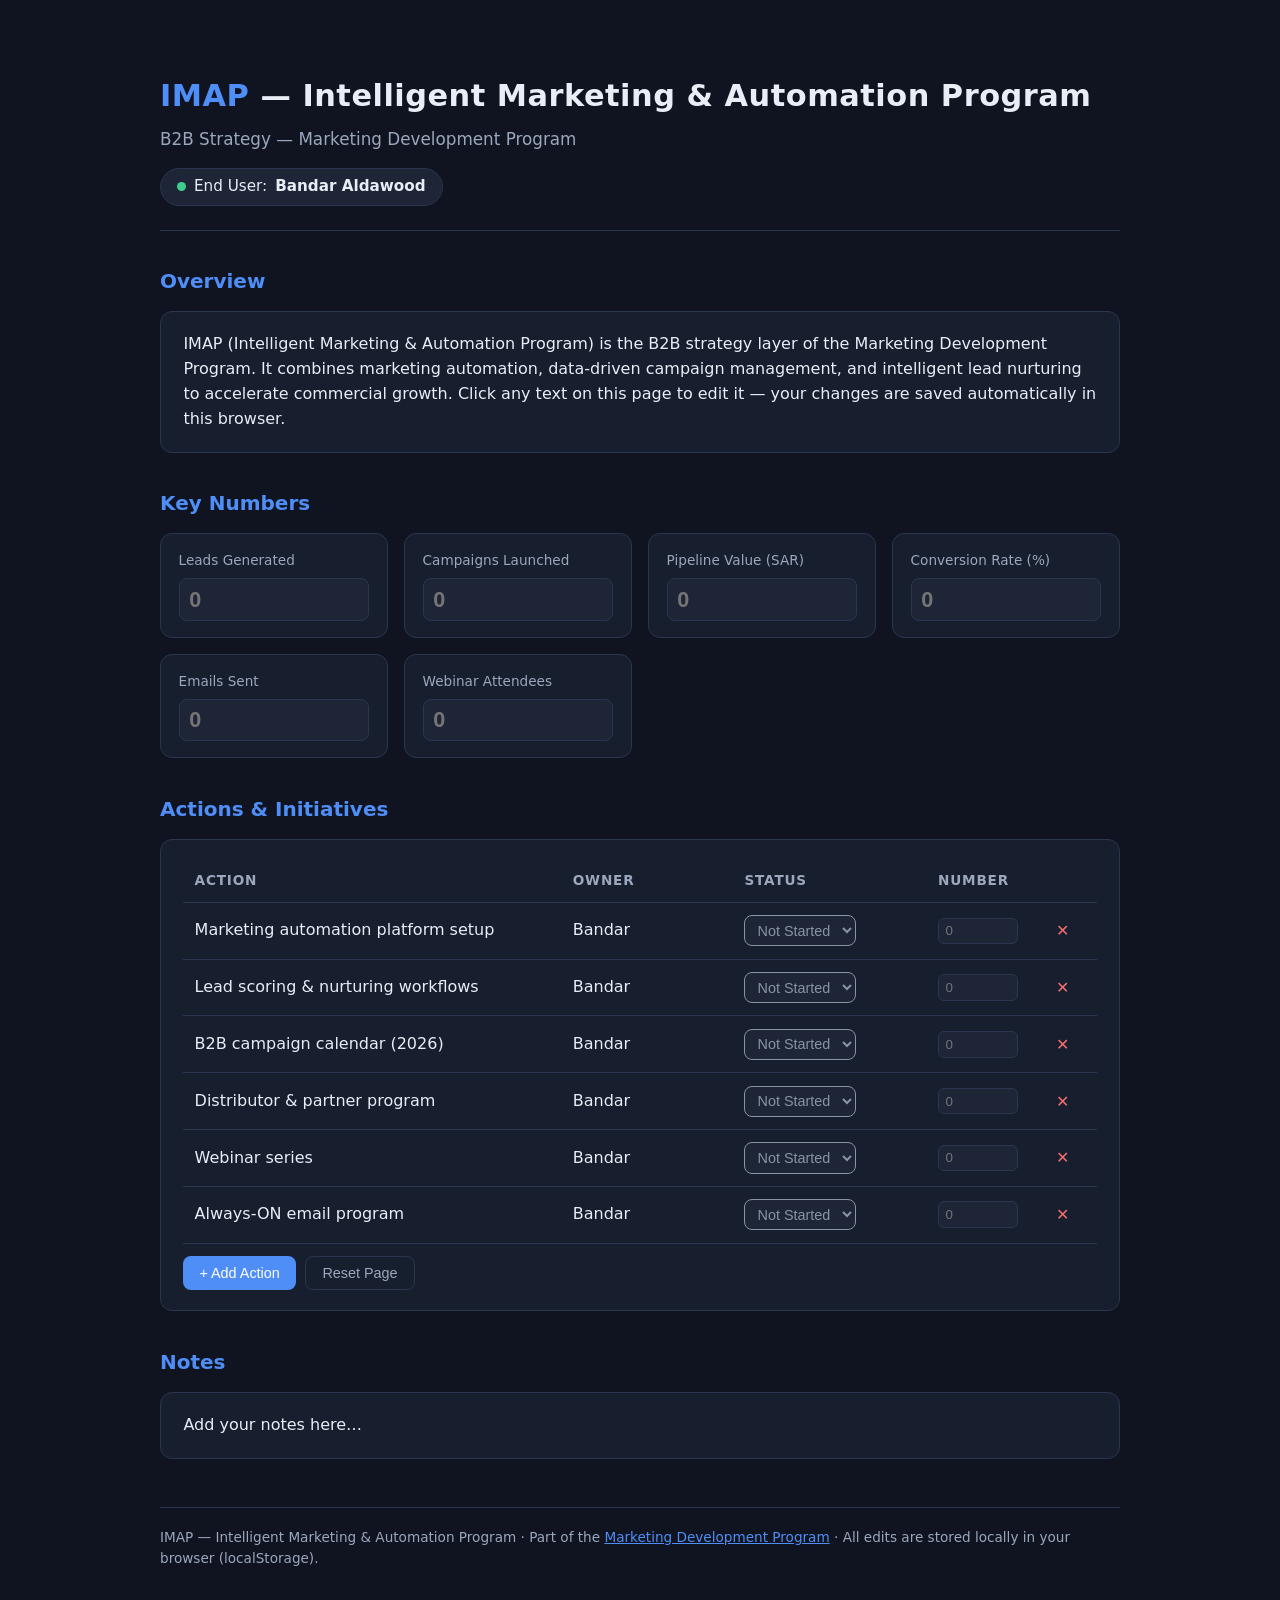
==== imap/index.html @ d96b66e6 "Add IMAP program web page Co-authored-by: Copilot App <223556219+Copilot@users.noreply.github.com>" ====
<!DOCTYPE html>
<html lang="en">
<head>
<meta charset="UTF-8">
<meta name="viewport" content="width=device-width, initial-scale=1.0">
<title>IMAP — Intelligent Marketing &amp; Automation Program — B2B Strategy</title>
<style>
  :root{
    --bg:#0f1420; --card:#171e2e; --card2:#1d2537; --line:#2a3550;
    --text:#e8edf6; --muted:#9aa7bd; --accent:#4f8ef7;
    --ns:#8a93a6; --ip:#f2b53d; --done:#3ecf8e; --cancel:#f26d6d;
  }
  *{box-sizing:border-box; margin:0; padding:0;}
  body{font-family:"Segoe UI",system-ui,sans-serif; background:var(--bg); color:var(--text); line-height:1.55;}
  .wrap{max-width:1000px; margin:0 auto; padding:2rem 1.25rem 4rem;}
  header{padding:2.5rem 0 1.5rem; border-bottom:1px solid var(--line); margin-bottom:2rem;}
  h1{font-size:1.9rem; letter-spacing:.5px;}
  h1 .tag{color:var(--accent);}
  .subtitle{color:var(--muted); margin-top:.4rem; font-size:1.05rem;}
  .enduser{display:inline-flex; align-items:center; gap:.5rem; margin-top:1rem;
    background:var(--card2); border:1px solid var(--line); border-radius:999px; padding:.4rem 1rem; font-size:.95rem;}
  .enduser .dot{width:9px; height:9px; border-radius:50%; background:var(--done);}
  h2{font-size:1.25rem; margin:2.2rem 0 .9rem; color:var(--accent);}
  .card{background:var(--card); border:1px solid var(--line); border-radius:12px; padding:1.25rem 1.4rem; margin-bottom:1rem;}
  [contenteditable="true"]{outline:none; border-radius:6px; transition:background .15s;}
  [contenteditable="true"]:hover{background:rgba(79,142,247,.08);}
  [contenteditable="true"]:focus{background:rgba(79,142,247,.14); box-shadow:0 0 0 1px var(--accent);}
  table{width:100%; border-collapse:collapse;}
  th,td{padding:.65rem .7rem; text-align:left; border-bottom:1px solid var(--line); vertical-align:middle;}
  th{color:var(--muted); font-weight:600; font-size:.85rem; text-transform:uppercase; letter-spacing:.06em;}
  select.status{background:var(--card2); color:var(--text); border:1px solid var(--line); border-radius:8px; padding:.35rem .5rem; font-size:.9rem; cursor:pointer;}
  select.status.ns{color:var(--ns); border-color:var(--ns);}
  select.status.ip{color:var(--ip); border-color:var(--ip);}
  select.status.done{color:var(--done); border-color:var(--done);}
  select.status.cancel{color:var(--cancel); border-color:var(--cancel);}
  .kpis{display:grid; grid-template-columns:repeat(auto-fit,minmax(210px,1fr)); gap:1rem;}
  .kpi{background:var(--card); border:1px solid var(--line); border-radius:12px; padding:1rem 1.1rem;}
  .kpi label{display:block; color:var(--muted); font-size:.85rem; margin-bottom:.45rem;}
  .kpi input{width:100%; background:var(--card2); border:1px solid var(--line); border-radius:8px;
    color:var(--text); font-size:1.35rem; font-weight:600; padding:.45rem .6rem;}
  .kpi input:focus{outline:none; border-color:var(--accent);}
  .toolbar{display:flex; gap:.6rem; flex-wrap:wrap; margin:.8rem 0 0;}
  button{background:var(--accent); color:#fff; border:none; border-radius:8px; padding:.5rem 1rem; font-size:.9rem; cursor:pointer;}
  button.ghost{background:transparent; border:1px solid var(--line); color:var(--muted);}
  button:hover{filter:brightness(1.12);}
  .del{background:transparent; border:none; color:var(--cancel); cursor:pointer; font-size:1rem;}
  .savebar{position:fixed; bottom:1rem; right:1rem; background:var(--card2); border:1px solid var(--line);
    border-radius:10px; padding:.5rem .9rem; font-size:.85rem; color:var(--muted); opacity:0; transition:opacity .3s;}
  .savebar.show{opacity:1;}
  ul{padding-left:1.3rem;}
  footer{margin-top:3rem; border-top:1px solid var(--line); padding-top:1.2rem; color:var(--muted); font-size:.85rem;}
</style>
</head>
<body>
<div class="wrap">

  <header>
    <h1><span class="tag">IMAP</span> — <span contenteditable="true" data-key="title">Intelligent Marketing &amp; Automation Program</span></h1>
    <p class="subtitle" contenteditable="true" data-key="subtitle">B2B Strategy — Marketing Development Program</p>
    <div class="enduser"><span class="dot"></span> End User: <strong contenteditable="true" data-key="enduser">Bandar Aldawood</strong></div>
  </header>

  <h2>Overview</h2>
  <div class="card">
    <p contenteditable="true" data-key="overview">
      IMAP (Intelligent Marketing &amp; Automation Program) is the B2B strategy layer of the Marketing
      Development Program. It combines marketing automation, data-driven campaign management, and
      intelligent lead nurturing to accelerate commercial growth. Click any text on this page to edit it —
      your changes are saved automatically in this browser.
    </p>
  </div>

  <h2>Key Numbers</h2>
  <div class="kpis" id="kpis">
    <div class="kpi"><label contenteditable="true" data-key="kpi1l">Leads Generated</label><input type="number" data-key="kpi1" placeholder="0"></div>
    <div class="kpi"><label contenteditable="true" data-key="kpi2l">Campaigns Launched</label><input type="number" data-key="kpi2" placeholder="0"></div>
    <div class="kpi"><label contenteditable="true" data-key="kpi3l">Pipeline Value (SAR)</label><input type="number" data-key="kpi3" placeholder="0"></div>
    <div class="kpi"><label contenteditable="true" data-key="kpi4l">Conversion Rate (%)</label><input type="number" data-key="kpi4" placeholder="0"></div>
    <div class="kpi"><label contenteditable="true" data-key="kpi5l">Emails Sent</label><input type="number" data-key="kpi5" placeholder="0"></div>
    <div class="kpi"><label contenteditable="true" data-key="kpi6l">Webinar Attendees</label><input type="number" data-key="kpi6" placeholder="0"></div>
  </div>

  <h2>Actions &amp; Initiatives</h2>
  <div class="card">
    <table id="actions">
      <thead>
        <tr><th style="width:45%">Action</th><th style="width:20%">Owner</th><th style="width:22%">Status</th><th style="width:8%">Number</th><th></th></tr>
      </thead>
      <tbody id="actionsBody"></tbody>
    </table>
    <div class="toolbar">
      <button id="addRow">+ Add Action</button>
      <button class="ghost" id="resetAll">Reset Page</button>
    </div>
  </div>

  <h2>Notes</h2>
  <div class="card">
    <p contenteditable="true" data-key="notes">Add your notes here…</p>
  </div>

  <footer>
    IMAP — Intelligent Marketing &amp; Automation Program · Part of the
    <a href="../README.md" style="color:var(--accent)">Marketing Development Program</a> ·
    All edits are stored locally in your browser (localStorage).
  </footer>
</div>

<div class="savebar" id="savebar">✓ Saved</div>

<script>
(function(){
  const STORE = "imap-page-v1";
  const STATUSES = [
    {v:"not-started", label:"Not Started", cls:"ns"},
    {v:"in-progress", label:"In Progress", cls:"ip"},
    {v:"completed",   label:"Completed",   cls:"done"},
    {v:"canceled",    label:"Canceled",    cls:"cancel"}
  ];
  const DEFAULT_ROWS = [
    {action:"Marketing automation platform setup", owner:"Bandar", status:"not-started", num:""},
    {action:"Lead scoring & nurturing workflows",  owner:"Bandar", status:"not-started", num:""},
    {action:"B2B campaign calendar (2026)",        owner:"Bandar", status:"not-started", num:""},
    {action:"Distributor & partner program",       owner:"Bandar", status:"not-started", num:""},
    {action:"Webinar series",                      owner:"Bandar", status:"not-started", num:""},
    {action:"Always-ON email program",             owner:"Bandar", status:"not-started", num:""}
  ];

  let state = load();

  function load(){
    try{ return JSON.parse(localStorage.getItem(STORE)) || {texts:{}, rows:DEFAULT_ROWS.map(r=>({...r}))}; }
    catch(e){ return {texts:{}, rows:DEFAULT_ROWS.map(r=>({...r}))}; }
  }
  function save(){
    localStorage.setItem(STORE, JSON.stringify(state));
    const bar = document.getElementById("savebar");
    bar.classList.add("show");
    clearTimeout(save._t); save._t = setTimeout(()=>bar.classList.remove("show"), 1200);
  }

  // Editable texts & KPI numbers
  document.querySelectorAll("[data-key]").forEach(el=>{
    const k = el.dataset.key;
    if(el.tagName === "INPUT"){
      if(state.texts[k] !== undefined) el.value = state.texts[k];
      el.addEventListener("input", ()=>{ state.texts[k] = el.value; save(); });
    } else {
      if(state.texts[k] !== undefined) el.innerHTML = state.texts[k];
      el.addEventListener("input", ()=>{ state.texts[k] = el.innerHTML; save(); });
    }
  });

  // Actions table
  const body = document.getElementById("actionsBody");
  function render(){
    body.innerHTML = "";
    state.rows.forEach((row,i)=>{
      const tr = document.createElement("tr");

      const tdA = document.createElement("td");
      tdA.contentEditable = "true"; tdA.textContent = row.action;
      tdA.addEventListener("input", ()=>{ row.action = tdA.textContent; save(); });

      const tdO = document.createElement("td");
      tdO.contentEditable = "true"; tdO.textContent = row.owner;
      tdO.addEventListener("input", ()=>{ row.owner = tdO.textContent; save(); });

      const tdS = document.createElement("td");
      const sel = document.createElement("select"); sel.className = "status";
      STATUSES.forEach(s=>{
        const o = document.createElement("option");
        o.value = s.v; o.textContent = s.label;
        if(row.status === s.v) o.selected = true;
        sel.appendChild(o);
      });
      function paint(){ sel.className = "status " + STATUSES.find(s=>s.v===sel.value).cls; }
      paint();
      sel.addEventListener("change", ()=>{ row.status = sel.value; paint(); save(); });
      tdS.appendChild(sel);

      const tdN = document.createElement("td");
      const num = document.createElement("input");
      num.type = "number"; num.value = row.num; num.placeholder = "0";
      num.style.cssText = "width:80px; background:var(--card2); color:var(--text); border:1px solid var(--line); border-radius:6px; padding:.3rem .4rem;";
      num.addEventListener("input", ()=>{ row.num = num.value; save(); });
      tdN.appendChild(num);

      const tdX = document.createElement("td");
      const del = document.createElement("button");
      del.className = "del"; del.title = "Delete row"; del.textContent = "✕";
      del.addEventListener("click", ()=>{ state.rows.splice(i,1); save(); render(); });
      tdX.appendChild(del);

      tr.append(tdA, tdO, tdS, tdN, tdX);
      body.appendChild(tr);
    });
  }
  render();

  document.getElementById("addRow").addEventListener("click", ()=>{
    state.rows.push({action:"New action…", owner:"", status:"not-started", num:""});
    save(); render();
  });
  document.getElementById("resetAll").addEventListener("click", ()=>{
    if(confirm("Reset the whole page to defaults? All your edits will be lost.")){
      localStorage.removeItem(STORE);
      location.reload();
    }
  });
})();
</script>
</body>
</html>
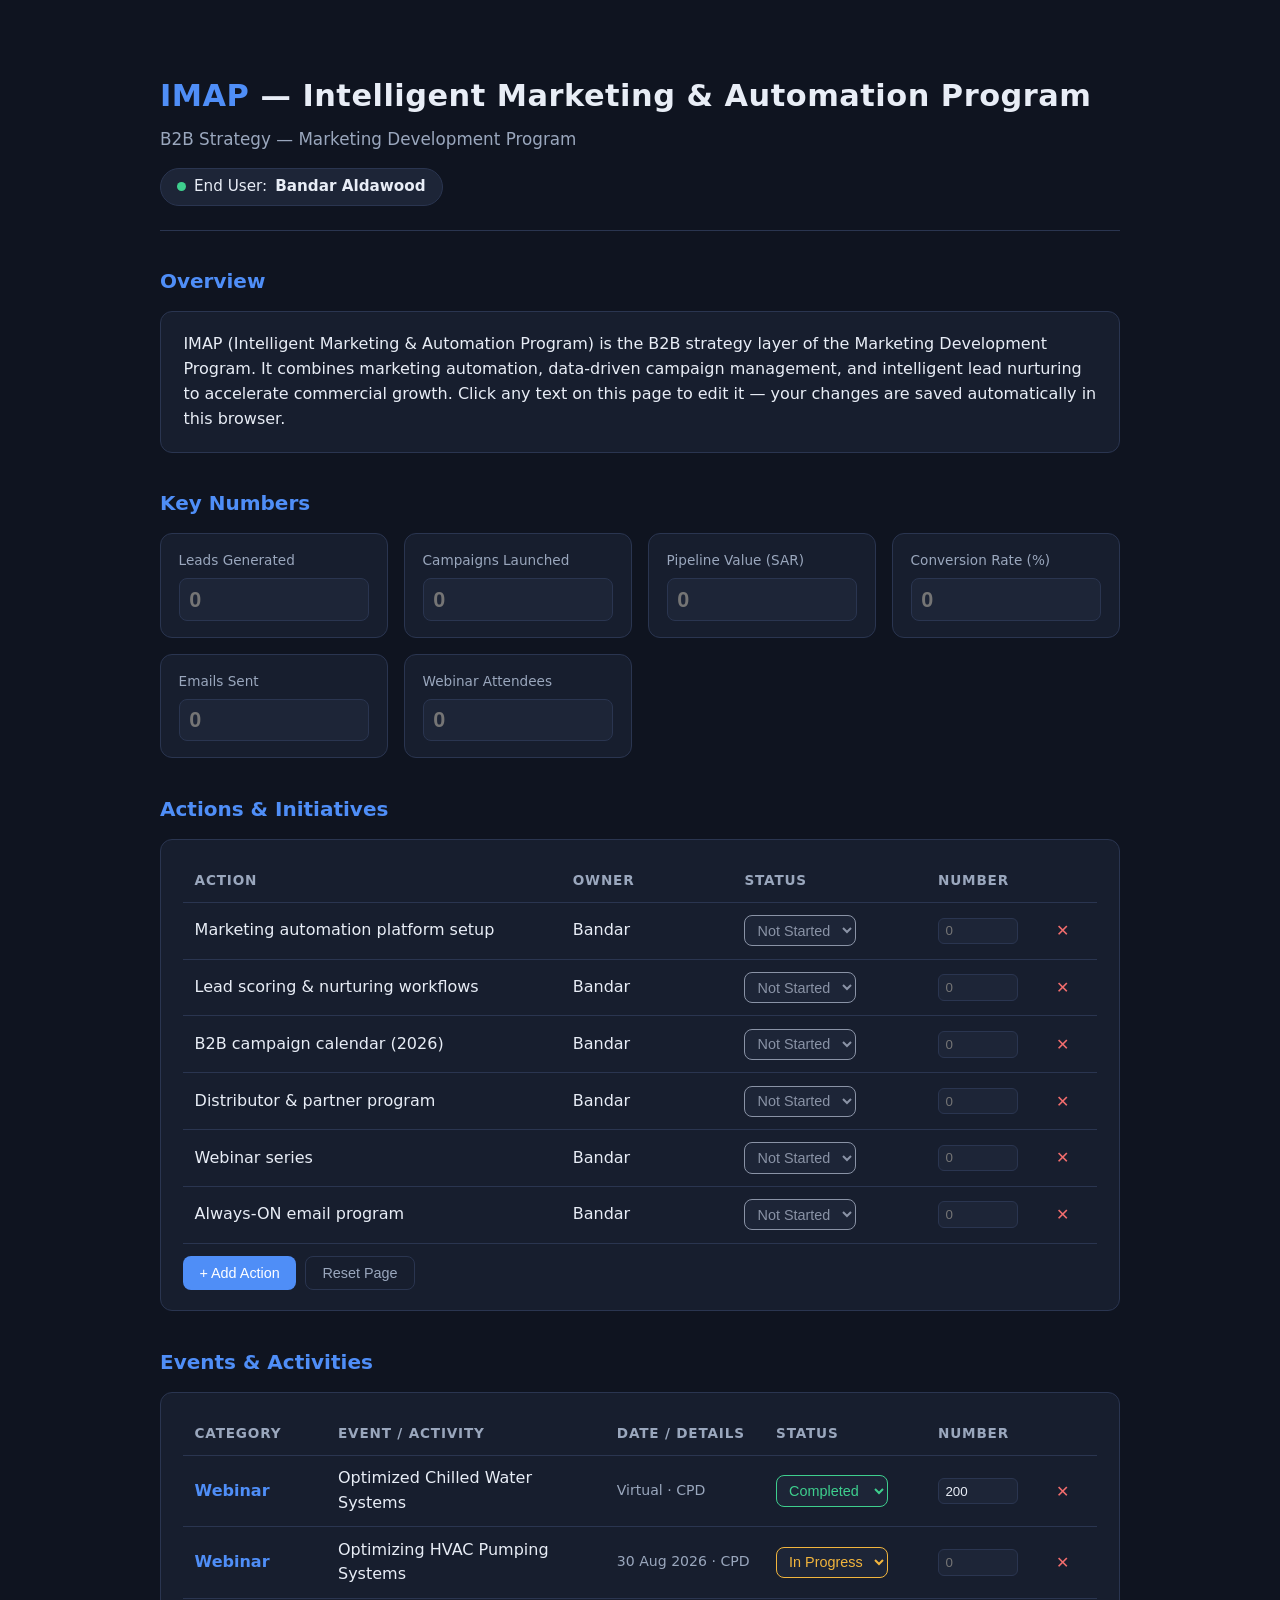
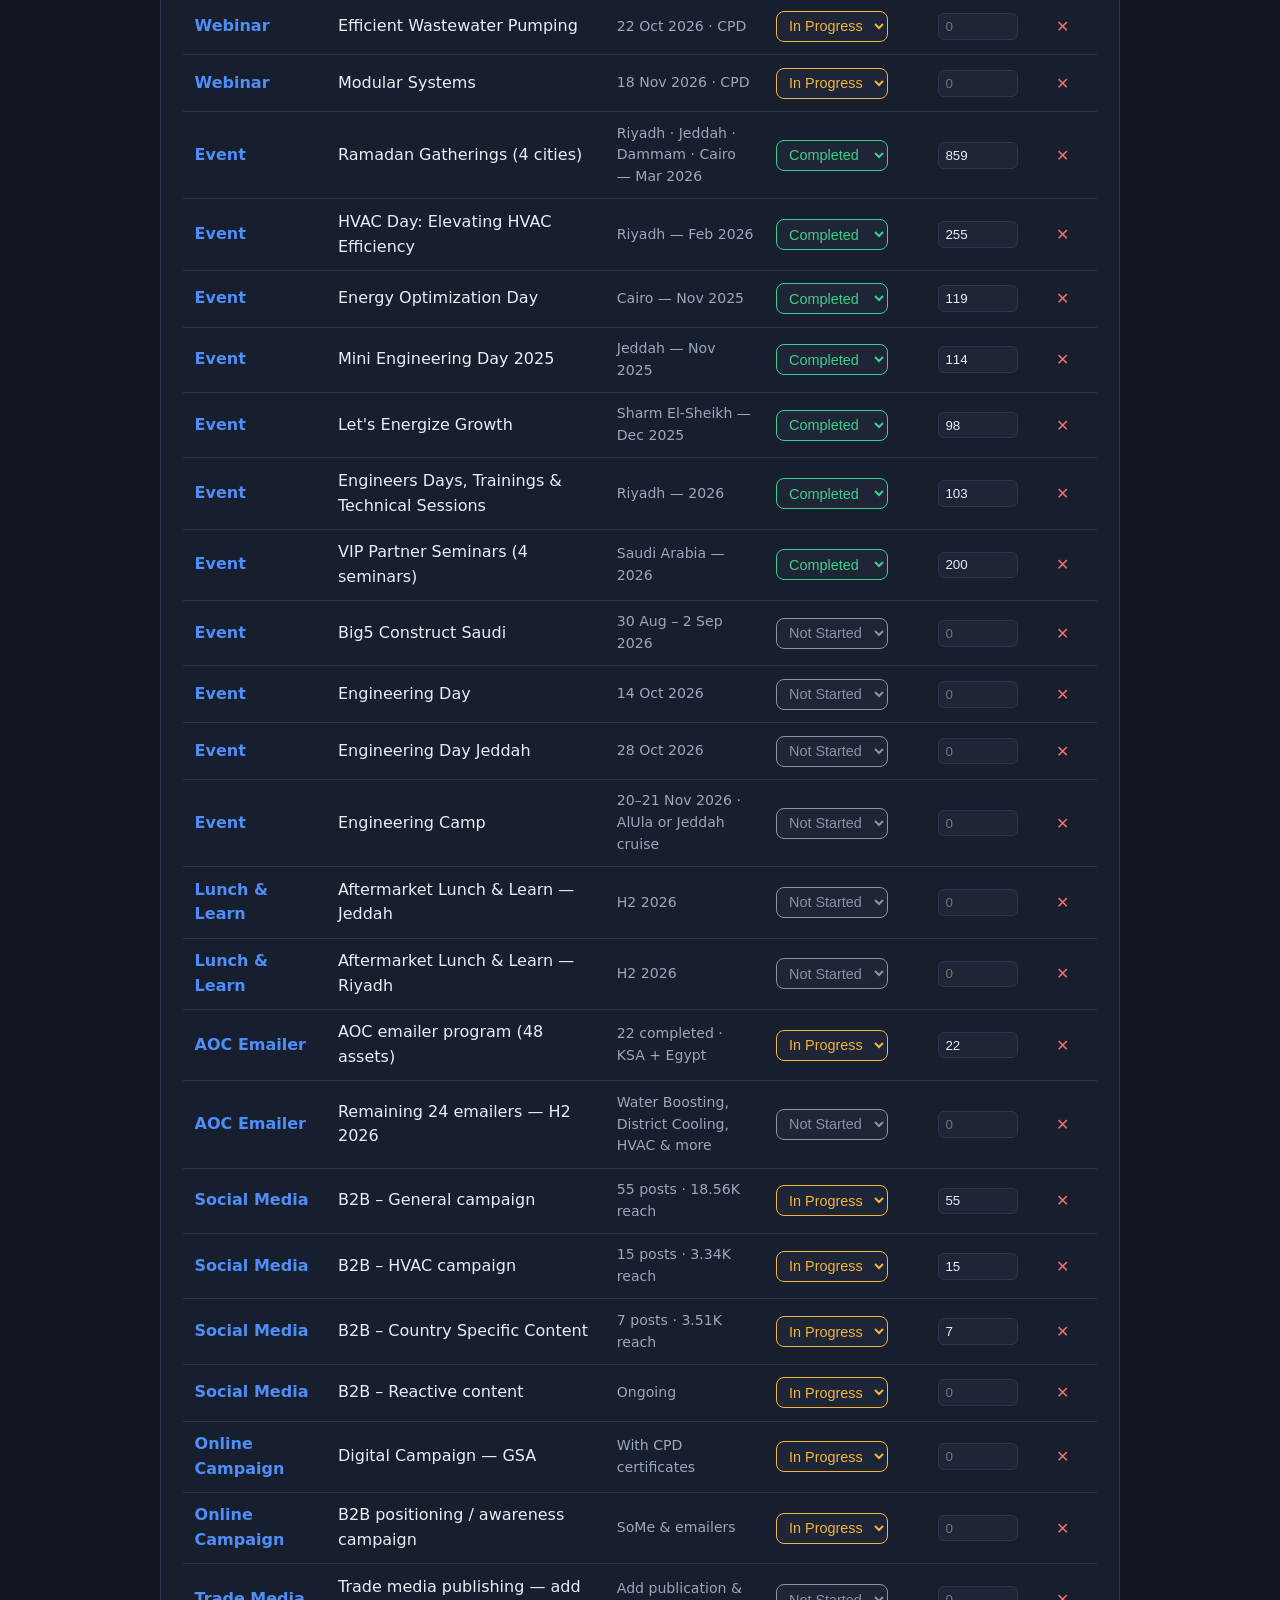
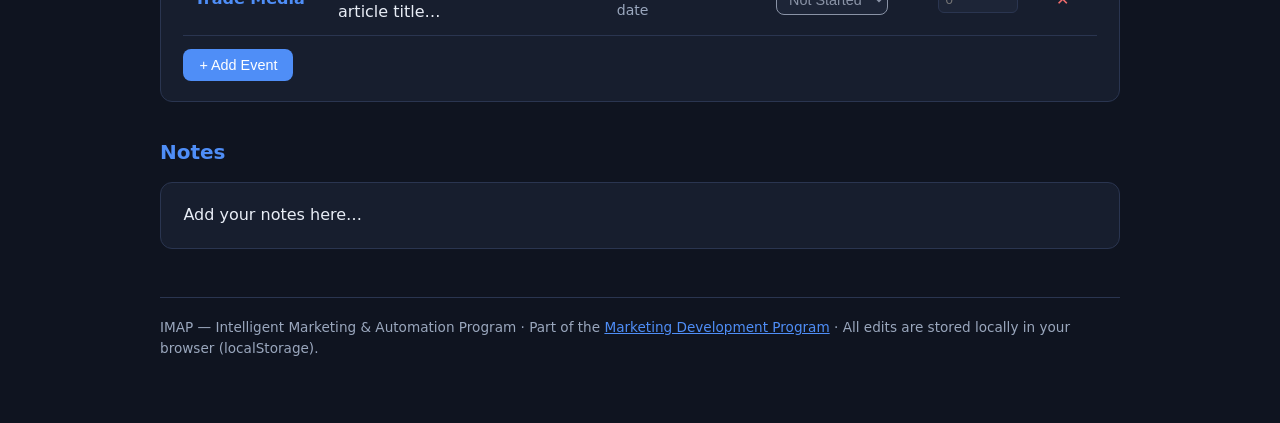
==== commit d9194a96: "Add Events & Activities section to IMAP page Co-authored-by: Copilot App <223556219+Copilot@users.no" ====
--- a/imap/index.html
+++ b/imap/index.html
@@ -94,6 +94,19 @@
     </div>
   </div>
 
+  <h2>Events &amp; Activities</h2>
+  <div class="card">
+    <table id="events">
+      <thead>
+        <tr><th style="width:16%">Category</th><th style="width:32%">Event / Activity</th><th style="width:18%">Date / Details</th><th style="width:18%">Status</th><th style="width:10%">Number</th><th></th></tr>
+      </thead>
+      <tbody id="eventsBody"></tbody>
+    </table>
+    <div class="toolbar">
+      <button id="addEvent">+ Add Event</button>
+    </div>
+  </div>
+
   <h2>Notes</h2>
   <div class="card">
     <p contenteditable="true" data-key="notes">Add your notes here…</p>
@@ -126,11 +139,53 @@
     {action:"Always-ON email program",             owner:"Bandar", status:"not-started", num:""}
   ];
 
+  const DEFAULT_EVENTS = [
+    // Webinars (CPD-certified series)
+    {cat:"Webinar", name:"Optimized Chilled Water Systems", detail:"Virtual · CPD", status:"completed", num:"200"},
+    {cat:"Webinar", name:"Optimizing HVAC Pumping Systems", detail:"30 Aug 2026 · CPD", status:"in-progress", num:""},
+    {cat:"Webinar", name:"Efficient Wastewater Pumping", detail:"22 Oct 2026 · CPD", status:"in-progress", num:""},
+    {cat:"Webinar", name:"Modular Systems", detail:"18 Nov 2026 · CPD", status:"in-progress", num:""},
+    // In-person events
+    {cat:"Event", name:"Ramadan Gatherings (4 cities)", detail:"Riyadh · Jeddah · Dammam · Cairo — Mar 2026", status:"completed", num:"859"},
+    {cat:"Event", name:"HVAC Day: Elevating HVAC Efficiency", detail:"Riyadh — Feb 2026", status:"completed", num:"255"},
+    {cat:"Event", name:"Energy Optimization Day", detail:"Cairo — Nov 2025", status:"completed", num:"119"},
+    {cat:"Event", name:"Mini Engineering Day 2025", detail:"Jeddah — Nov 2025", status:"completed", num:"114"},
+    {cat:"Event", name:"Let's Energize Growth", detail:"Sharm El-Sheikh — Dec 2025", status:"completed", num:"98"},
+    {cat:"Event", name:"Engineers Days, Trainings & Technical Sessions", detail:"Riyadh — 2026", status:"completed", num:"103"},
+    {cat:"Event", name:"VIP Partner Seminars (4 seminars)", detail:"Saudi Arabia — 2026", status:"completed", num:"200"},
+    {cat:"Event", name:"Big5 Construct Saudi", detail:"30 Aug – 2 Sep 2026", status:"not-started", num:""},
+    {cat:"Event", name:"Engineering Day", detail:"14 Oct 2026", status:"not-started", num:""},
+    {cat:"Event", name:"Engineering Day Jeddah", detail:"28 Oct 2026", status:"not-started", num:""},
+    {cat:"Event", name:"Engineering Camp", detail:"20–21 Nov 2026 · AlUla or Jeddah cruise", status:"not-started", num:""},
+    // Lunch & Learns
+    {cat:"Lunch & Learn", name:"Aftermarket Lunch & Learn — Jeddah", detail:"H2 2026", status:"not-started", num:""},
+    {cat:"Lunch & Learn", name:"Aftermarket Lunch & Learn — Riyadh", detail:"H2 2026", status:"not-started", num:""},
+    // AOC Emailer
+    {cat:"AOC Emailer", name:"AOC emailer program (48 assets)", detail:"22 completed · KSA + Egypt", status:"in-progress", num:"22"},
+    {cat:"AOC Emailer", name:"Remaining 24 emailers — H2 2026", detail:"Water Boosting, District Cooling, HVAC & more", status:"not-started", num:""},
+    // Social Media
+    {cat:"Social Media", name:"B2B – General campaign", detail:"55 posts · 18.56K reach", status:"in-progress", num:"55"},
+    {cat:"Social Media", name:"B2B – HVAC campaign", detail:"15 posts · 3.34K reach", status:"in-progress", num:"15"},
+    {cat:"Social Media", name:"B2B – Country Specific Content", detail:"7 posts · 3.51K reach", status:"in-progress", num:"7"},
+    {cat:"Social Media", name:"B2B – Reactive content", detail:"Ongoing", status:"in-progress", num:""},
+    // Online Campaigns
+    {cat:"Online Campaign", name:"Digital Campaign — GSA", detail:"With CPD certificates", status:"in-progress", num:""},
+    {cat:"Online Campaign", name:"B2B positioning / awareness campaign", detail:"SoMe & emailers", status:"in-progress", num:""},
+    // Trade Media Publishing
+    {cat:"Trade Media", name:"Trade media publishing — add article title…", detail:"Add publication & date", status:"not-started", num:""}
+  ];
+
   let state = load();
 
   function load(){
-    try{ return JSON.parse(localStorage.getItem(STORE)) || {texts:{}, rows:DEFAULT_ROWS.map(r=>({...r}))}; }
-    catch(e){ return {texts:{}, rows:DEFAULT_ROWS.map(r=>({...r}))}; }
+    try{
+      const s = JSON.parse(localStorage.getItem(STORE)) || {};
+      s.texts = s.texts || {};
+      s.rows = s.rows || DEFAULT_ROWS.map(r=>({...r}));
+      s.events = s.events || DEFAULT_EVENTS.map(r=>({...r}));
+      return s;
+    }
+    catch(e){ return {texts:{}, rows:DEFAULT_ROWS.map(r=>({...r})), events:DEFAULT_EVENTS.map(r=>({...r}))}; }
   }
   function save(){
     localStorage.setItem(STORE, JSON.stringify(state));
@@ -197,6 +252,61 @@
     });
   }
   render();
+
+  // Events table
+  const evBody = document.getElementById("eventsBody");
+  function editableTd(row, key){
+    const td = document.createElement("td");
+    td.contentEditable = "true"; td.textContent = row[key];
+    td.addEventListener("input", ()=>{ row[key] = td.textContent; save(); });
+    return td;
+  }
+  function renderEvents(){
+    evBody.innerHTML = "";
+    state.events.forEach((row,i)=>{
+      const tr = document.createElement("tr");
+      const tdCat = editableTd(row, "cat");
+      tdCat.style.color = "var(--accent)"; tdCat.style.fontWeight = "600";
+      const tdName = editableTd(row, "name");
+      const tdDetail = editableTd(row, "detail");
+      tdDetail.style.color = "var(--muted)"; tdDetail.style.fontSize = ".88rem";
+
+      const tdS = document.createElement("td");
+      const sel = document.createElement("select"); sel.className = "status";
+      STATUSES.forEach(s=>{
+        const o = document.createElement("option");
+        o.value = s.v; o.textContent = s.label;
+        if(row.status === s.v) o.selected = true;
+        sel.appendChild(o);
+      });
+      function paint(){ sel.className = "status " + STATUSES.find(s=>s.v===sel.value).cls; }
+      paint();
+      sel.addEventListener("change", ()=>{ row.status = sel.value; paint(); save(); });
+      tdS.appendChild(sel);
+
+      const tdN = document.createElement("td");
+      const num = document.createElement("input");
+      num.type = "number"; num.value = row.num; num.placeholder = "0";
+      num.style.cssText = "width:80px; background:var(--card2); color:var(--text); border:1px solid var(--line); border-radius:6px; padding:.3rem .4rem;";
+      num.addEventListener("input", ()=>{ row.num = num.value; save(); });
+      tdN.appendChild(num);
+
+      const tdX = document.createElement("td");
+      const del = document.createElement("button");
+      del.className = "del"; del.title = "Delete row"; del.textContent = "✕";
+      del.addEventListener("click", ()=>{ state.events.splice(i,1); save(); renderEvents(); });
+      tdX.appendChild(del);
+
+      tr.append(tdCat, tdName, tdDetail, tdS, tdN, tdX);
+      evBody.appendChild(tr);
+    });
+  }
+  renderEvents();
+
+  document.getElementById("addEvent").addEventListener("click", ()=>{
+    state.events.push({cat:"Event", name:"New event…", detail:"", status:"not-started", num:""});
+    save(); renderEvents();
+  });
 
   document.getElementById("addRow").addEventListener("click", ()=>{
     state.rows.push({action:"New action…", owner:"", status:"not-started", num:""});
